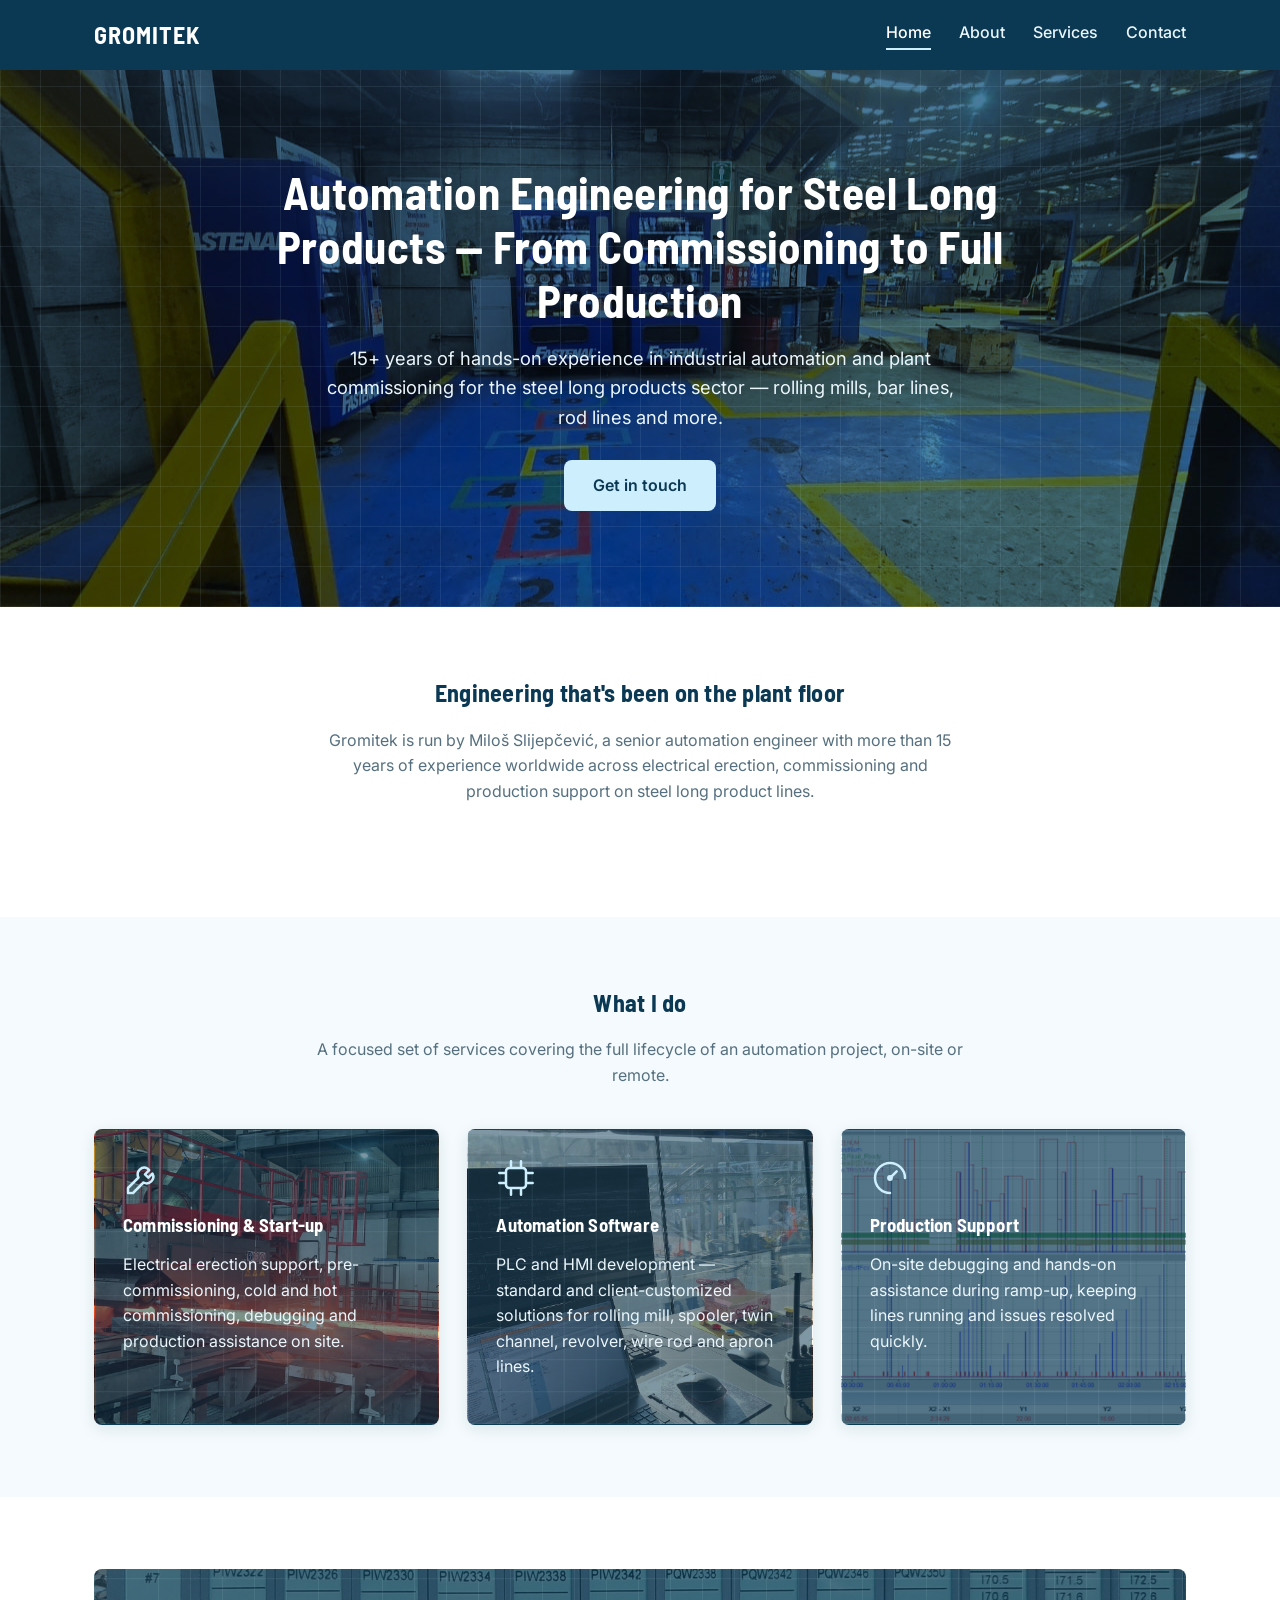
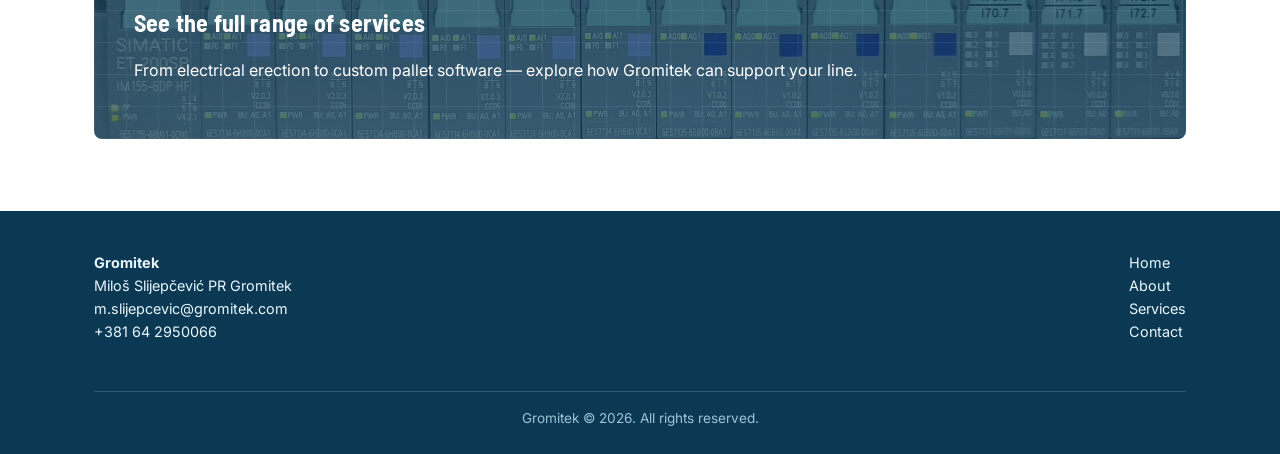
==== index.html @ dc9e34fa "Gromitek website" ====
<!DOCTYPE html>
<html lang="en">
<head>
  <meta charset="UTF-8" />
  <meta name="viewport" content="width=device-width, initial-scale=1.0" />
  <title>Gromitek — Industrial Automation for Steel Long Products</title>
  <meta name="description" content="Gromitek: automation engineering, commissioning and start-up services for steel long product lines — rolling mills, bar lines, rod lines and more." />
  <link rel="canonical" href="https://gromitek.com/" />
  <link rel="icon" type="image/svg+xml" href="images/favicon.svg" />

  <meta property="og:type" content="website" />
  <meta property="og:site_name" content="Gromitek" />
  <meta property="og:title" content="Gromitek — Industrial Automation for Steel Long Products" />
  <meta property="og:description" content="Automation engineering, commissioning and start-up services for steel long product lines — rolling mills, bar lines, rod lines and more." />
  <meta property="og:url" content="https://gromitek.com/" />
  <meta name="twitter:card" content="summary" />
  <meta name="twitter:title" content="Gromitek — Industrial Automation for Steel Long Products" />
  <meta name="twitter:description" content="Automation engineering, commissioning and start-up services for steel long product lines." />

  <link rel="preconnect" href="https://fonts.googleapis.com" />
  <link rel="preconnect" href="https://fonts.gstatic.com" crossorigin />
  <link href="https://fonts.googleapis.com/css2?family=Barlow+Semi+Condensed:wght@600;700&family=Inter:wght@400;500;600&display=swap" rel="stylesheet" />
  <link rel="stylesheet" href="css/style.css" />
  <script type="application/ld+json">
  {
    "@context": "https://schema.org",
    "@type": "ProfessionalService",
    "name": "Gromitek",
    "legalName": "Miloš Slijepčević PR Gromitek",
    "url": "https://gromitek.com",
    "email": "m.slijepcevic@gromitek.com",
    "telephone": "+381642950066",
    "description": "Industrial automation engineering, commissioning and start-up services for the steel long products sector.",
    "areaServed": "Worldwide",
    "founder": {
      "@type": "Person",
      "name": "Miloš Slijepčević",
      "jobTitle": "Senior Automation Engineer"
    }
  }
  </script>
</head>
<body>

  <header class="site-header">
    <nav class="nav">
      <a class="nav__brand" href="index.html">GROMITEK</a>
      <button class="nav__toggle" aria-label="Toggle navigation" aria-expanded="false">&#9776;</button>
      <ul class="nav__links">
        <li><a href="index.html" aria-current="page">Home</a></li>
        <li><a href="about.html">About</a></li>
        <li><a href="services.html">Services</a></li>
        <li><a href="contact.html">Contact</a></li>
      </ul>
    </nav>
  </header>

  <section class="hero">
    <div class="container">
      <h1>Automation Engineering for Steel Long Products — From Commissioning to Full Production</h1>
      <p>15+ years of hands-on experience in industrial automation and plant commissioning for the steel long products sector — rolling mills, bar lines, rod lines and more.</p>
      <a class="btn" href="contact.html">Get in touch</a>
    </div>
  </section>

  <section class="section">
    <div class="container">
      <div class="section-title reveal">
        <h2>Engineering that's been on the plant floor</h2>
        <p>Gromitek is run by Miloš Slijepčević, a senior automation engineer with more than 15 years of experience worldwide across electrical erection, commissioning and production support on steel long product lines.</p>
      </div>
    </div>
  </section>

  <section class="section section--alt">
    <div class="container">
      <div class="section-title reveal">
        <h2>What I do</h2>
        <p>A focused set of services covering the full lifecycle of an automation project, on-site or remote.</p>
      </div>
      <div class="grid reveal">
        <div class="card card--photo card--welder">
          <div class="card-icon" aria-hidden="true">
            <svg viewBox="0 0 24 24" fill="none" stroke="currentColor" stroke-width="1.5" stroke-linecap="round" stroke-linejoin="round"><path d="M14.7 6.3a4 4 0 0 0-5.4 5.4L3 18v3h3l6.3-6.3a4 4 0 0 0 5.4-5.4l-2.5 2.5-2-2 2.5-2.5z"/></svg>
          </div>
          <h3>Commissioning &amp; Start-up</h3>
          <p>Electrical erection support, pre-commissioning, cold and hot commissioning, debugging and production assistance on site.</p>
        </div>
        <div class="card card--photo card--pulpit">
          <div class="card-icon" aria-hidden="true">
            <svg viewBox="0 0 24 24" fill="none" stroke="currentColor" stroke-width="1.5" stroke-linecap="round" stroke-linejoin="round"><rect x="6" y="6" width="12" height="12" rx="2"/><path d="M9 2v3M15 2v3M9 19v3M15 19v3M2 9h3M2 15h3M19 9h3M19 15h3"/></svg>
          </div>
          <h3>Automation Software</h3>
          <p>PLC and HMI development — standard and client-customized solutions for rolling mill, spooler, twin channel, revolver, wire rod and apron lines.</p>
        </div>
        <div class="card card--photo card--iba">
          <div class="card-icon" aria-hidden="true">
            <svg viewBox="0 0 24 24" fill="none" stroke="currentColor" stroke-width="1.5" stroke-linecap="round" stroke-linejoin="round"><path d="M12 21a9 9 0 1 1 9-9"/><path d="M12 12l4-4"/><circle cx="12" cy="12" r="1"/></svg>
          </div>
          <h3>Production Support</h3>
          <p>On-site debugging and hands-on assistance during ramp-up, keeping lines running and issues resolved quickly.</p>
        </div>
      </div>
    </div>
  </section>

  <section class="section">
    <div class="container">
      <a class="feature feature--cabinet reveal" href="services.html" style="display:block; text-decoration:none;">
        <h2>See the full range of services</h2>
        <p>From electrical erection to custom pallet software — explore how Gromitek can support your line.</p>
      </a>
    </div>
  </section>

  <footer class="site-footer">
    <div class="container">
      <div>
        <strong>Gromitek</strong><br />
        Miloš Slijepčević PR Gromitek<br />
        <a href="mailto:m.slijepcevic@gromitek.com">m.slijepcevic@gromitek.com</a><br />
        <a href="tel:+381642950066">+381 64 2950066</a>
      </div>
      <div>
        <a href="index.html">Home</a><br />
        <a href="about.html">About</a><br />
        <a href="services.html">Services</a><br />
        <a href="contact.html">Contact</a>
      </div>
      <div class="legal">
        Gromitek © <span data-year>2026</span>. All rights reserved.
      </div>
    </div>
  </footer>

  <script src="js/main.js" defer></script>
</body>
</html>
---- css/style.css ----
/* ==========================================================================
   Gromitek — shared stylesheet
   ========================================================================== */

:root {
  --color-primary: #1e6fa8;       /* deep azure — links, buttons */
  --color-primary-light: #cdeefd; /* pale azure blue — dominant accent */
  --color-navy: #0b3954;          /* dark navy — headings, header/footer */
  --color-bg: #ffffff;
  --color-bg-alt: #f4fafd;
  --color-text: #22303a;
  --color-text-light: #eaf6fc;
  --max-width: 1140px;
  --radius: 8px;
  --shadow: 0 4px 16px rgba(11, 57, 84, 0.1);
  --shadow-lift: 0 14px 30px rgba(11, 57, 84, 0.2);
  --font-heading: "Barlow Semi Condensed", "Segoe UI", Roboto, Arial, sans-serif;
  --font-body: "Inter", "Segoe UI", Roboto, Helvetica, Arial, sans-serif;
  --transition: 0.25s ease;
  --grid-line: rgba(205, 238, 253, 0.08);
}

* {
  box-sizing: border-box;
}

html {
  scroll-behavior: smooth;
}

body {
  margin: 0;
  font-family: var(--font-body);
  color: var(--color-text);
  background: var(--color-bg);
  line-height: 1.6;
}

h1, h2, h3 {
  font-family: var(--font-heading);
  font-weight: 700;
  letter-spacing: 0.01em;
  color: var(--color-navy);
  line-height: 1.2;
  margin-top: 0;
}

a {
  color: var(--color-primary);
  text-decoration: none;
}

a:hover {
  text-decoration: underline;
}

img {
  max-width: 100%;
  display: block;
}

.container {
  max-width: var(--max-width);
  margin: 0 auto;
  padding: 0 1.5rem;
}

/* ---- Scroll-reveal ---- */

.reveal {
  opacity: 0;
  transform: translateY(24px);
  transition: opacity 0.6s ease, transform 0.6s ease;
}

.reveal.is-visible {
  opacity: 1;
  transform: translateY(0);
}

.grid.reveal .card {
  transition: opacity 0.5s ease, transform 0.5s ease;
}

.grid.reveal:not(.is-visible) .card {
  opacity: 0;
  transform: translateY(16px);
}

.grid.reveal .card:nth-child(2) {
  transition-delay: 0.1s;
}

.grid.reveal .card:nth-child(3) {
  transition-delay: 0.2s;
}

/* ---- Header / nav ---- */

.site-header {
  background: var(--color-navy);
  position: sticky;
  top: 0;
  z-index: 100;
  box-shadow: 0 0 0 rgba(0, 0, 0, 0);
  transition: box-shadow var(--transition);
}

.site-header--scrolled {
  box-shadow: 0 4px 16px rgba(0, 0, 0, 0.25);
}

.nav {
  display: flex;
  align-items: center;
  justify-content: space-between;
  padding: 1rem 1.5rem;
  max-width: var(--max-width);
  margin: 0 auto;
}

.nav__brand {
  color: #fff;
  font-family: var(--font-heading);
  font-size: 1.5rem;
  font-weight: 700;
  letter-spacing: 0.04em;
}

.nav__brand:hover {
  text-decoration: none;
}

.nav__toggle {
  display: none;
  background: none;
  border: none;
  color: #fff;
  font-size: 1.6rem;
  cursor: pointer;
}

.nav__links {
  display: flex;
  gap: 1.75rem;
  list-style: none;
  margin: 0;
  padding: 0;
}

.nav__links a {
  display: inline-block;
  color: var(--color-text-light);
  font-weight: 500;
  padding-bottom: 3px;
  border-bottom: 2px solid transparent;
  transition: border-color var(--transition), color var(--transition);
}

.nav__links a:hover,
.nav__links a[aria-current="page"] {
  color: #fff;
  text-decoration: none;
  border-bottom-color: var(--color-primary-light);
}

/* ---- Hero ---- */

.hero {
  position: relative;
  background-image:
    repeating-linear-gradient(0deg, var(--grid-line) 0, var(--grid-line) 1px, transparent 1px, transparent 40px),
    repeating-linear-gradient(90deg, var(--grid-line) 0, var(--grid-line) 1px, transparent 1px, transparent 40px),
    linear-gradient(135deg, rgba(11, 57, 84, 0.78), rgba(30, 111, 168, 0.78)),
    url("../images/Plant.jpg");
  background-size: auto, auto, cover, cover;
  background-position: center, center, center, center;
  background-repeat: repeat, repeat, no-repeat, no-repeat;
  background-blend-mode: normal, normal, multiply, normal;
  color: #fff;
  padding: 6rem 1.5rem;
  text-align: center;
}

.hero--page {
  padding: 3.5rem 1.5rem;
}

.hero h1 {
  color: #fff;
  font-size: clamp(1.8rem, 4vw, 2.8rem);
  max-width: 850px;
  margin: 0 auto 1rem;
}

.hero p {
  max-width: 650px;
  margin: 0 auto;
  font-size: 1.15rem;
  color: var(--color-text-light);
}

.btn {
  display: inline-block;
  margin-top: 1.75rem;
  padding: 0.8rem 1.8rem;
  background: var(--color-primary-light);
  color: var(--color-navy);
  font-weight: 600;
  border-radius: var(--radius);
  transition: transform var(--transition), box-shadow var(--transition);
}

.btn:hover {
  text-decoration: none;
  transform: translateY(-2px);
  box-shadow: var(--shadow);
}

/* ---- Sections ---- */

.section {
  padding: 4.5rem 1.5rem;
}

.section--alt {
  background: var(--color-bg-alt);
}

.section-title {
  text-align: center;
  margin-bottom: 2.5rem;
}

.section-title p {
  color: #56707f;
  max-width: 650px;
  margin: 0.5rem auto 0;
}

/* ---- Cards / grid ---- */

.grid {
  display: grid;
  gap: 1.75rem;
  grid-template-columns: repeat(auto-fit, minmax(250px, 1fr));
  max-width: var(--max-width);
  margin: 0 auto;
}

.card {
  background: #fff;
  border: 1px solid #e1eef5;
  border-radius: var(--radius);
  padding: 1.75rem;
  box-shadow: var(--shadow);
  transition: transform var(--transition), box-shadow var(--transition), border-color var(--transition);
}

.card:hover {
  transform: translateY(-6px);
  box-shadow: var(--shadow-lift);
  border-color: var(--color-primary-light);
}

.card-icon {
  width: 40px;
  height: 40px;
  margin-bottom: 1rem;
  color: var(--color-primary);
}

.card-icon svg {
  width: 100%;
  height: 100%;
}

.card h3 {
  margin-bottom: 0.5rem;
}

.line-card {
  display: flex;
  flex-direction: column;
  align-items: center;
  text-align: center;
}

.line-icon {
  width: 100%;
  max-width: 150px;
  margin-bottom: 1rem;
}

.line-icon svg {
  width: 100%;
  height: auto;
  display: block;
}

/* ---- Photo-backed cards ---- */

.card--photo {
  color: #fff;
  border-color: transparent;
  background-image:
    repeating-linear-gradient(0deg, var(--grid-line) 0, var(--grid-line) 1px, transparent 1px, transparent 32px),
    repeating-linear-gradient(90deg, var(--grid-line) 0, var(--grid-line) 1px, transparent 1px, transparent 32px),
    linear-gradient(var(--overlay, rgba(11, 57, 84, 0.52)), var(--overlay, rgba(11, 57, 84, 0.52))),
    var(--bg-image, none);
  background-size: auto, auto, cover, cover;
  background-position: center, center, center, center;
  background-repeat: repeat, repeat, no-repeat, no-repeat;
  background-color: var(--color-navy);
}

.card--photo h3 {
  color: #fff;
}

.card--photo p {
  color: var(--color-text-light);
}

.card--photo .card-icon {
  color: var(--color-primary-light);
}

.card--welder {
  --bg-image: url("../images/Welder.jpg");
}

.card--pulpit {
  --bg-image: url("../images/Pulpit.jpg");
}

.card--iba {
  --bg-image: url("../images/IBA.png");
  --overlay: rgba(11, 57, 84, 0.7);
}

/* ---- Image-backed feature block (about / services) ---- */

.feature {
  position: relative;
  border-radius: var(--radius);
  overflow: hidden;
  color: #fff;
  padding: 2.5rem;
  background-image:
    repeating-linear-gradient(0deg, var(--grid-line) 0, var(--grid-line) 1px, transparent 1px, transparent 32px),
    repeating-linear-gradient(90deg, var(--grid-line) 0, var(--grid-line) 1px, transparent 1px, transparent 32px),
    linear-gradient(var(--overlay, rgba(11, 57, 84, 0.52)), var(--overlay, rgba(11, 57, 84, 0.52))),
    var(--bg-image, none);
  background-size: auto, auto, cover, cover;
  background-position: center, center, center, center;
  background-repeat: repeat, repeat, no-repeat, no-repeat;
  background-color: var(--color-navy);
  transition: filter var(--transition), transform var(--transition);
}

a.feature:hover {
  filter: brightness(1.08);
  transform: translateY(-3px);
}

.feature h2,
.feature h3 {
  color: #fff;
}

.feature .card h3 {
  color: var(--color-navy);
}

.feature--cabinet {
  --bg-image: url("../images/Cabinet.jpg");
  --overlay: rgba(11, 57, 84, 0.7);
}

.feature--product {
  --bg-image: url("../images/PLC.jpg");
}

.feature--collage {
  padding: 0;
  min-height: 340px;
}

.feature-collage-photos {
  position: absolute;
  inset: 0;
  display: grid;
  grid-template-columns: repeat(3, 1fr);
  overflow: hidden;
}

.feature-collage-photos img {
  width: 100%;
  height: 100%;
  object-fit: cover;
  display: block;
}

.feature-collage-photos img:nth-child(1) {
  object-position: center 40%;
}

.feature-collage-photos img:nth-child(2) {
  object-position: center 85%;
}

.feature-collage-photos img:nth-child(3) {
  object-position: center 32%;
}

.feature-collage-tint {
  position: absolute;
  inset: 0;
  background-image:
    repeating-linear-gradient(0deg, var(--grid-line) 0, var(--grid-line) 1px, transparent 1px, transparent 32px),
    repeating-linear-gradient(90deg, var(--grid-line) 0, var(--grid-line) 1px, transparent 1px, transparent 32px),
    linear-gradient(var(--overlay, rgba(11, 57, 84, 0.52)), var(--overlay, rgba(11, 57, 84, 0.52)));
}

.feature-collage-content {
  position: relative;
  z-index: 1;
  padding: 2.5rem;
}

/* ---- Process stage icons ---- */

.stage-strip {
  display: flex;
  justify-content: flex-start;
  align-items: flex-end;
  gap: 0;
  width: fit-content;
  max-width: 100%;
  margin: 2.5rem auto 0;
  overflow-x: auto;
}

.stage {
  display: flex;
  flex-direction: column;
  align-items: center;
  width: 108px;
  flex-shrink: 0;
  text-align: center;
}

.stage-icon {
  width: 48px;
  height: 48px;
  display: flex;
  align-items: center;
  justify-content: center;
  border-radius: 50%;
  background: rgba(205, 238, 253, 0.18);
  border: 1px solid rgba(205, 238, 253, 0.4);
  color: var(--color-primary-light);
  position: relative;
  z-index: 1;
  margin-bottom: -14px;
}

.stage-icon svg {
  width: 24px;
  height: 24px;
}

.stage-step {
  width: 100%;
  border: 1px solid rgba(205, 238, 253, 0.35);
  border-left: none;
  background:
    linear-gradient(rgba(205, 238, 253, 0.32), rgba(205, 238, 253, 0.32)) top / 100% 14px no-repeat,
    rgba(205, 238, 253, 0.08);
  padding-top: 20px;
}

.stage:first-child .stage-step {
  border-left: 1px solid rgba(205, 238, 253, 0.35);
  border-radius: 4px 0 0 0;
}

.stage:last-child .stage-step {
  border-radius: 0 4px 0 0;
}

.stage:nth-child(1) .stage-step { height: 54px; }
.stage:nth-child(2) .stage-step { height: 78px; }
.stage:nth-child(3) .stage-step { height: 102px; }
.stage:nth-child(4) .stage-step { height: 126px; }
.stage:nth-child(5) .stage-step { height: 150px; }
.stage:nth-child(6) .stage-step { height: 174px; }
.stage:nth-child(7) .stage-step { height: 198px; }

.stage-step span {
  display: block;
  padding: 0 0.4rem;
  font-size: 0.72rem;
  font-weight: 600;
  line-height: 1.25;
  color: var(--color-text-light);
}

.stage-strip--stats .stage:nth-child(1) .stage-step { height: 74px; }
.stage-strip--stats .stage:nth-child(2) .stage-step { height: 100px; }
.stage-strip--stats .stage:nth-child(3) .stage-step { height: 126px; }
.stage-strip--stats .stage:nth-child(4) .stage-step { height: 152px; }

.stage-step .stage-number {
  font-family: var(--font-heading);
  font-size: 1.8rem;
  font-weight: 700;
  color: var(--color-primary-light);
  padding-top: 0.1rem;
}

/* ---- Contact ---- */

.contact-grid {
  display: grid;
  gap: 2.5rem;
  grid-template-columns: 1fr 1fr;
  max-width: var(--max-width);
  margin: 0 auto;
}

.contact-info dt {
  font-weight: 600;
  color: var(--color-navy);
  margin-top: 1rem;
}

form {
  display: grid;
  gap: 1rem;
}

label {
  font-weight: 600;
  font-size: 0.9rem;
}

input,
textarea {
  width: 100%;
  padding: 0.7rem;
  border: 1px solid #c7dbe6;
  border-radius: var(--radius);
  font-family: inherit;
  font-size: 1rem;
  transition: border-color var(--transition), box-shadow var(--transition);
}

input:focus,
textarea:focus {
  outline: none;
  border-color: var(--color-primary);
  box-shadow: 0 0 0 3px rgba(30, 111, 168, 0.15);
}

textarea {
  resize: vertical;
  min-height: 140px;
}

/* ---- Footer ---- */

.site-footer {
  background: var(--color-navy);
  color: var(--color-text-light);
  padding: 2.5rem 1.5rem 1.5rem;
  font-size: 0.9rem;
}

.site-footer .container {
  display: flex;
  flex-wrap: wrap;
  justify-content: space-between;
  gap: 1.5rem;
}

.site-footer a {
  color: var(--color-text-light);
  transition: color var(--transition);
}

.site-footer a:hover {
  color: var(--color-primary-light);
}

.site-footer .legal {
  width: 100%;
  border-top: 1px solid rgba(255, 255, 255, 0.15);
  margin-top: 1.5rem;
  padding-top: 1rem;
  text-align: center;
  color: #9fc3d6;
  font-size: 0.85rem;
}

/* ---- Responsive nav ---- */

@media (max-width: 720px) {
  .nav__toggle {
    display: block;
  }

  .nav__links {
    display: none;
    position: absolute;
    top: 100%;
    left: 0;
    right: 0;
    background: var(--color-navy);
    flex-direction: column;
    padding: 1rem 1.5rem;
    gap: 1rem;
  }

  .nav__links.is-open {
    display: flex;
  }

  .contact-grid {
    grid-template-columns: 1fr;
  }
}

/* ---- Reduced motion ---- */

@media (prefers-reduced-motion: reduce) {
  html {
    scroll-behavior: auto;
  }

  .reveal,
  .grid.reveal .card,
  .card,
  .btn,
  a.feature,
  .site-header {
    transition: none !important;
    opacity: 1 !important;
    transform: none !important;
  }
}
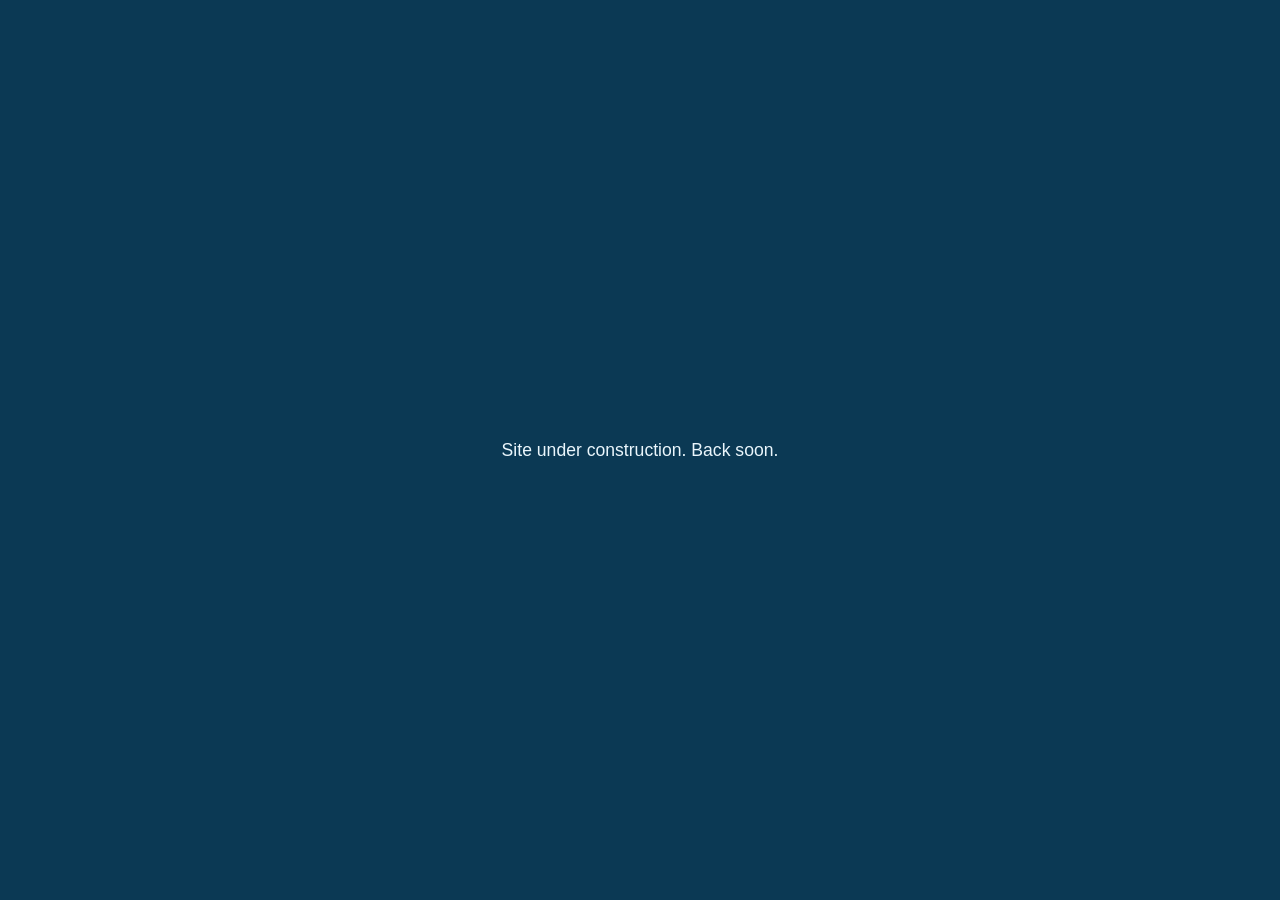
==== commit 5467fd76: "Temporary maintenance mode - site under construction" ====
--- a/index.html
+++ b/index.html
@@ -3,136 +3,28 @@
 <head>
   <meta charset="UTF-8" />
   <meta name="viewport" content="width=device-width, initial-scale=1.0" />
-  <title>Gromitek — Industrial Automation for Steel Long Products</title>
-  <meta name="description" content="Gromitek: automation engineering, commissioning and start-up services for steel long product lines — rolling mills, bar lines, rod lines and more." />
-  <link rel="canonical" href="https://gromitek.com/" />
-  <link rel="icon" type="image/svg+xml" href="images/favicon.svg" />
-
-  <meta property="og:type" content="website" />
-  <meta property="og:site_name" content="Gromitek" />
-  <meta property="og:title" content="Gromitek — Industrial Automation for Steel Long Products" />
-  <meta property="og:description" content="Automation engineering, commissioning and start-up services for steel long product lines — rolling mills, bar lines, rod lines and more." />
-  <meta property="og:url" content="https://gromitek.com/" />
-  <meta name="twitter:card" content="summary" />
-  <meta name="twitter:title" content="Gromitek — Industrial Automation for Steel Long Products" />
-  <meta name="twitter:description" content="Automation engineering, commissioning and start-up services for steel long product lines." />
-
-  <link rel="preconnect" href="https://fonts.googleapis.com" />
-  <link rel="preconnect" href="https://fonts.gstatic.com" crossorigin />
-  <link href="https://fonts.googleapis.com/css2?family=Barlow+Semi+Condensed:wght@600;700&family=Inter:wght@400;500;600&display=swap" rel="stylesheet" />
-  <link rel="stylesheet" href="css/style.css" />
-  <script type="application/ld+json">
-  {
-    "@context": "https://schema.org",
-    "@type": "ProfessionalService",
-    "name": "Gromitek",
-    "legalName": "Miloš Slijepčević PR Gromitek",
-    "url": "https://gromitek.com",
-    "email": "m.slijepcevic@gromitek.com",
-    "telephone": "+381642950066",
-    "description": "Industrial automation engineering, commissioning and start-up services for the steel long products sector.",
-    "areaServed": "Worldwide",
-    "founder": {
-      "@type": "Person",
-      "name": "Miloš Slijepčević",
-      "jobTitle": "Senior Automation Engineer"
+  <title>Site Under Construction</title>
+  <meta name="robots" content="noindex" />
+  <style>
+    html, body {
+      height: 100%;
+      margin: 0;
+      display: flex;
+      align-items: center;
+      justify-content: center;
+      background: #0b3954;
+      color: #eaf6fc;
+      font-family: "Segoe UI", Roboto, Arial, sans-serif;
+      text-align: center;
     }
-  }
-  </script>
+    p {
+      font-size: 1.1rem;
+      margin: 0;
+      padding: 0 1.5rem;
+    }
+  </style>
 </head>
 <body>
-
-  <header class="site-header">
-    <nav class="nav">
-      <a class="nav__brand" href="index.html">GROMITEK</a>
-      <button class="nav__toggle" aria-label="Toggle navigation" aria-expanded="false">&#9776;</button>
-      <ul class="nav__links">
-        <li><a href="index.html" aria-current="page">Home</a></li>
-        <li><a href="about.html">About</a></li>
-        <li><a href="services.html">Services</a></li>
-        <li><a href="contact.html">Contact</a></li>
-      </ul>
-    </nav>
-  </header>
-
-  <section class="hero">
-    <div class="container">
-      <h1>Automation Engineering for Steel Long Products — From Commissioning to Full Production</h1>
-      <p>15+ years of hands-on experience in industrial automation and plant commissioning for the steel long products sector — rolling mills, bar lines, rod lines and more.</p>
-      <a class="btn" href="contact.html">Get in touch</a>
-    </div>
-  </section>
-
-  <section class="section">
-    <div class="container">
-      <div class="section-title reveal">
-        <h2>Engineering that's been on the plant floor</h2>
-        <p>Gromitek is run by Miloš Slijepčević, a senior automation engineer with more than 15 years of experience worldwide across electrical erection, commissioning and production support on steel long product lines.</p>
-      </div>
-    </div>
-  </section>
-
-  <section class="section section--alt">
-    <div class="container">
-      <div class="section-title reveal">
-        <h2>What I do</h2>
-        <p>A focused set of services covering the full lifecycle of an automation project, on-site or remote.</p>
-      </div>
-      <div class="grid reveal">
-        <div class="card card--photo card--welder">
-          <div class="card-icon" aria-hidden="true">
-            <svg viewBox="0 0 24 24" fill="none" stroke="currentColor" stroke-width="1.5" stroke-linecap="round" stroke-linejoin="round"><path d="M14.7 6.3a4 4 0 0 0-5.4 5.4L3 18v3h3l6.3-6.3a4 4 0 0 0 5.4-5.4l-2.5 2.5-2-2 2.5-2.5z"/></svg>
-          </div>
-          <h3>Commissioning &amp; Start-up</h3>
-          <p>Electrical erection support, pre-commissioning, cold and hot commissioning, debugging and production assistance on site.</p>
-        </div>
-        <div class="card card--photo card--pulpit">
-          <div class="card-icon" aria-hidden="true">
-            <svg viewBox="0 0 24 24" fill="none" stroke="currentColor" stroke-width="1.5" stroke-linecap="round" stroke-linejoin="round"><rect x="6" y="6" width="12" height="12" rx="2"/><path d="M9 2v3M15 2v3M9 19v3M15 19v3M2 9h3M2 15h3M19 9h3M19 15h3"/></svg>
-          </div>
-          <h3>Automation Software</h3>
-          <p>PLC and HMI development — standard and client-customized solutions for rolling mill, spooler, twin channel, revolver, wire rod and apron lines.</p>
-        </div>
-        <div class="card card--photo card--iba">
-          <div class="card-icon" aria-hidden="true">
-            <svg viewBox="0 0 24 24" fill="none" stroke="currentColor" stroke-width="1.5" stroke-linecap="round" stroke-linejoin="round"><path d="M12 21a9 9 0 1 1 9-9"/><path d="M12 12l4-4"/><circle cx="12" cy="12" r="1"/></svg>
-          </div>
-          <h3>Production Support</h3>
-          <p>On-site debugging and hands-on assistance during ramp-up, keeping lines running and issues resolved quickly.</p>
-        </div>
-      </div>
-    </div>
-  </section>
-
-  <section class="section">
-    <div class="container">
-      <a class="feature feature--cabinet reveal" href="services.html" style="display:block; text-decoration:none;">
-        <h2>See the full range of services</h2>
-        <p>From electrical erection to custom pallet software — explore how Gromitek can support your line.</p>
-      </a>
-    </div>
-  </section>
-
-  <footer class="site-footer">
-    <div class="container">
-      <div>
-        <strong>Gromitek</strong><br />
-        Miloš Slijepčević PR Gromitek<br />
-        <a href="mailto:m.slijepcevic@gromitek.com">m.slijepcevic@gromitek.com</a><br />
-        <a href="tel:+381642950066">+381 64 2950066</a>
-      </div>
-      <div>
-        <a href="index.html">Home</a><br />
-        <a href="about.html">About</a><br />
-        <a href="services.html">Services</a><br />
-        <a href="contact.html">Contact</a>
-      </div>
-      <div class="legal">
-        Gromitek © <span data-year>2026</span>. All rights reserved.
-      </div>
-    </div>
-  </footer>
-
-  <script src="js/main.js" defer></script>
+  <p>Site under construction. Back soon.</p>
 </body>
 </html>
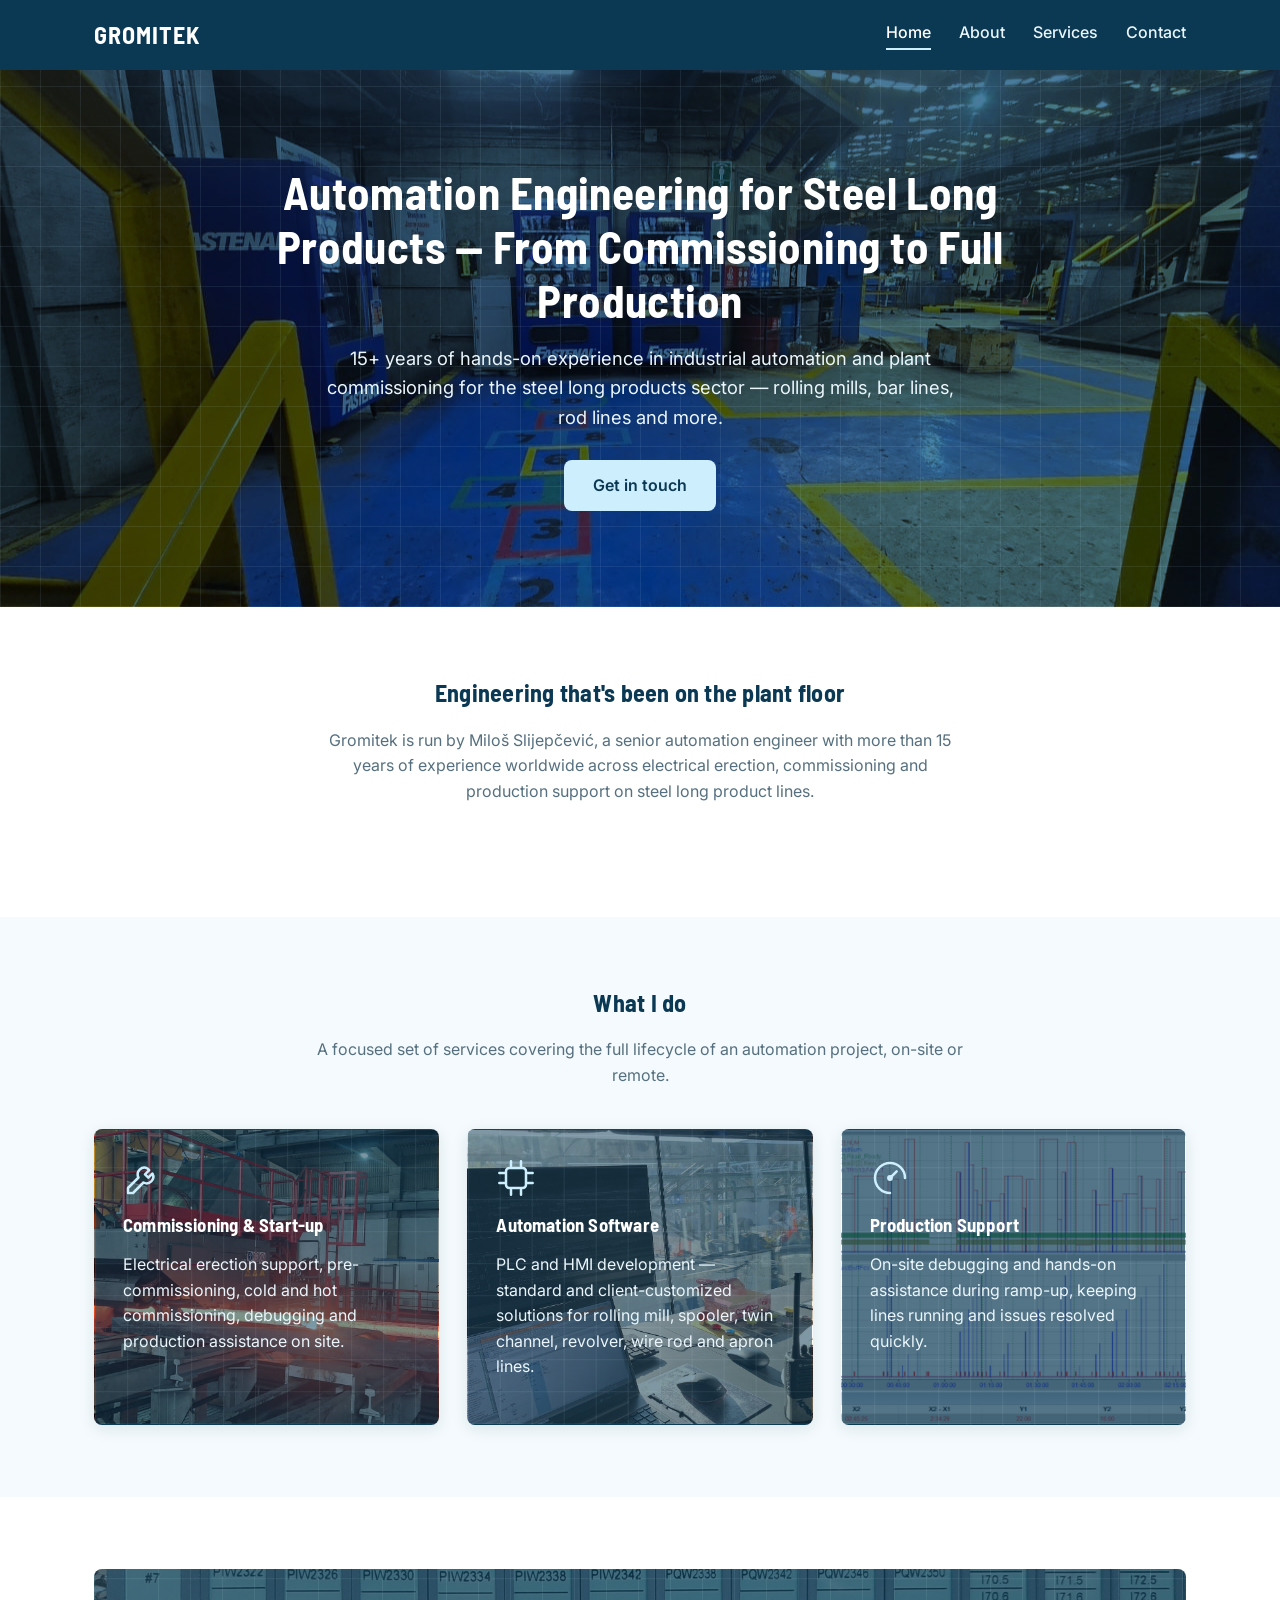
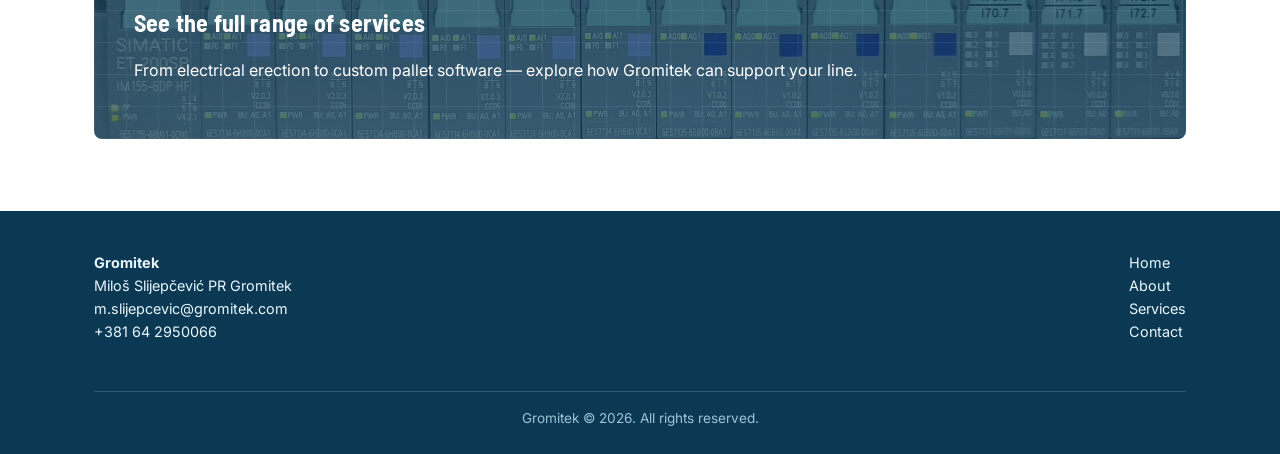
==== commit c40fdbce: "Revert temporary maintenance mode - restore full site" ====
--- a/index.html
+++ b/index.html
@@ -3,28 +3,139 @@
 <head>
   <meta charset="UTF-8" />
   <meta name="viewport" content="width=device-width, initial-scale=1.0" />
-  <title>Site Under Construction</title>
-  <meta name="robots" content="noindex" />
-  <style>
-    html, body {
-      height: 100%;
-      margin: 0;
-      display: flex;
-      align-items: center;
-      justify-content: center;
-      background: #0b3954;
-      color: #eaf6fc;
-      font-family: "Segoe UI", Roboto, Arial, sans-serif;
-      text-align: center;
+  <title>Gromitek — Industrial Automation for Steel Long Products</title>
+  <meta name="description" content="Gromitek: automation engineering, commissioning and start-up services for steel long product lines — rolling mills, bar lines, rod lines and more." />
+  <link rel="canonical" href="https://gromitek.com/" />
+  <link rel="icon" type="image/svg+xml" href="images/favicon.svg" />
+
+  <meta property="og:type" content="website" />
+  <meta property="og:site_name" content="Gromitek" />
+  <meta property="og:title" content="Gromitek — Industrial Automation for Steel Long Products" />
+  <meta property="og:description" content="Automation engineering, commissioning and start-up services for steel long product lines — rolling mills, bar lines, rod lines and more." />
+  <meta property="og:url" content="https://gromitek.com/" />
+  <meta name="twitter:card" content="summary" />
+  <meta name="twitter:title" content="Gromitek — Industrial Automation for Steel Long Products" />
+  <meta name="twitter:description" content="Automation engineering, commissioning and start-up services for steel long product lines." />
+
+  <link rel="preconnect" href="https://fonts.googleapis.com" />
+  <link rel="preconnect" href="https://fonts.gstatic.com" crossorigin />
+  <link href="https://fonts.googleapis.com/css2?family=Barlow+Semi+Condensed:wght@600;700&family=Inter:wght@400;500;600&display=swap" rel="stylesheet" />
+  <link rel="stylesheet" href="css/style.css" />
+  <script type="application/ld+json">
+  {
+    "@context": "https://schema.org",
+    "@type": "ProfessionalService",
+    "name": "Gromitek",
+    "legalName": "Miloš Slijepčević PR Gromitek",
+    "url": "https://gromitek.com",
+    "email": "m.slijepcevic@gromitek.com",
+    "telephone": "+381642950066",
+    "description": "Industrial automation engineering, commissioning and start-up services for the steel long products sector.",
+    "areaServed": "Worldwide",
+    "founder": {
+      "@type": "Person",
+      "name": "Miloš Slijepčević",
+      "jobTitle": "Senior Automation Engineer"
     }
-    p {
-      font-size: 1.1rem;
-      margin: 0;
-      padding: 0 1.5rem;
-    }
-  </style>
+  }
+  </script>
 </head>
 <body>
-  <p>Site under construction. Back soon.</p>
+
+  <header class="site-header">
+    <nav class="nav">
+      <a class="nav__brand" href="index.html">GROMITEK</a>
+      <button class="nav__toggle" aria-label="Toggle navigation" aria-expanded="false">&#9776;</button>
+      <ul class="nav__links">
+        <li><a href="index.html" aria-current="page">Home</a></li>
+        <li><a href="about.html">About</a></li>
+        <li><a href="services.html">Services</a></li>
+        <li><a href="contact.html">Contact</a></li>
+      </ul>
+    </nav>
+  </header>
+
+  <section class="hero">
+    <div class="container">
+      <h1>Automation Engineering for Steel Long Products — From Commissioning to Full Production</h1>
+      <p>15+ years of hands-on experience in industrial automation and plant commissioning for the steel long products sector — rolling mills, bar lines, rod lines and more.</p>
+      <a class="btn" href="contact.html">Get in touch</a>
+    </div>
+  </section>
+
+  <section class="section">
+    <div class="container">
+      <div class="section-title reveal">
+        <h2>Engineering that's been on the plant floor</h2>
+        <p>Gromitek is run by Miloš Slijepčević, a senior automation engineer with more than 15 years of experience worldwide across electrical erection, commissioning and production support on steel long product lines.</p>
+      </div>
+    </div>
+  </section>
+
+  <section class="section section--alt">
+    <div class="container">
+      <div class="section-title reveal">
+        <h2>What I do</h2>
+        <p>A focused set of services covering the full lifecycle of an automation project, on-site or remote.</p>
+      </div>
+      <div class="grid reveal">
+        <div class="card card--photo card--welder">
+          <div class="card-icon" aria-hidden="true">
+            <svg viewBox="0 0 24 24" fill="none" stroke="currentColor" stroke-width="1.5" stroke-linecap="round" stroke-linejoin="round"><path d="M14.7 6.3a4 4 0 0 0-5.4 5.4L3 18v3h3l6.3-6.3a4 4 0 0 0 5.4-5.4l-2.5 2.5-2-2 2.5-2.5z"/></svg>
+          </div>
+          <h3>Commissioning &amp; Start-up</h3>
+          <p>Electrical erection support, pre-commissioning, cold and hot commissioning, debugging and production assistance on site.</p>
+        </div>
+        <div class="card card--photo card--pulpit">
+          <div class="card-icon" aria-hidden="true">
+            <svg viewBox="0 0 24 24" fill="none" stroke="currentColor" stroke-width="1.5" stroke-linecap="round" stroke-linejoin="round"><rect x="6" y="6" width="12" height="12" rx="2"/><path d="M9 2v3M15 2v3M9 19v3M15 19v3M2 9h3M2 15h3M19 9h3M19 15h3"/></svg>
+          </div>
+          <h3>Automation Software</h3>
+          <p>PLC and HMI development — standard and client-customized solutions for rolling mill, spooler, twin channel, revolver, wire rod and apron lines.</p>
+        </div>
+        <div class="card card--photo card--iba">
+          <div class="card-icon" aria-hidden="true">
+            <svg viewBox="0 0 24 24" fill="none" stroke="currentColor" stroke-width="1.5" stroke-linecap="round" stroke-linejoin="round"><path d="M12 21a9 9 0 1 1 9-9"/><path d="M12 12l4-4"/><circle cx="12" cy="12" r="1"/></svg>
+          </div>
+          <h3>Production Support</h3>
+          <p>On-site debugging and hands-on assistance during ramp-up, keeping lines running and issues resolved quickly.</p>
+        </div>
+      </div>
+    </div>
+  </section>
+
+  <section class="section">
+    <div class="container">
+      <a class="feature feature--cabinet reveal" href="services.html" style="display:block; text-decoration:none;">
+        <h2>See the full range of services</h2>
+        <p>From electrical erection to custom pallet software — explore how Gromitek can support your line.</p>
+      </a>
+    </div>
+  </section>
+
+  <footer class="site-footer">
+    <div class="container">
+      <div>
+        <strong>Gromitek</strong><br />
+        Miloš Slijepčević PR Gromitek<br />
+        <a href="mailto:m.slijepcevic@gromitek.com">m.slijepcevic@gromitek.com</a><br />
+        <a href="tel:+381642950066">+381 64 2950066</a>
+      </div>
+      <div>
+        <a href="index.html">Home</a><br />
+        <a href="about.html">About</a><br />
+        <a href="services.html">Services</a><br />
+        <a href="contact.html">Contact</a>
+      </div>
+      <div class="legal">
+        Gromitek © <span data-year>2026</span>. All rights reserved.
+      </div>
+    </div>
+  </footer>
+
+  <script src="js/main.js" defer></script>
+  <!-- Cloudflare Web Analytics -->
+  <script type='module' src='https://static.cloudflareinsights.com/beacon.min.js' data-cf-beacon='{"token": "07573e4908fc4e39842f2b16efb94aca"}'></script>
+  <!-- End Cloudflare Web Analytics -->
 </body>
 </html>
--- a/css/style.css
+++ b/css/style.css
@@ -0,0 +1,652 @@
+/* ==========================================================================
+   Gromitek — shared stylesheet
+   ========================================================================== */
+
+:root {
+  --color-primary: #1e6fa8;       /* deep azure — links, buttons */
+  --color-primary-light: #cdeefd; /* pale azure blue — dominant accent */
+  --color-navy: #0b3954;          /* dark navy — headings, header/footer */
+  --color-bg: #ffffff;
+  --color-bg-alt: #f4fafd;
+  --color-text: #22303a;
+  --color-text-light: #eaf6fc;
+  --max-width: 1140px;
+  --radius: 8px;
+  --shadow: 0 4px 16px rgba(11, 57, 84, 0.1);
+  --shadow-lift: 0 14px 30px rgba(11, 57, 84, 0.2);
+  --font-heading: "Barlow Semi Condensed", "Segoe UI", Roboto, Arial, sans-serif;
+  --font-body: "Inter", "Segoe UI", Roboto, Helvetica, Arial, sans-serif;
+  --transition: 0.25s ease;
+  --grid-line: rgba(205, 238, 253, 0.08);
+}
+
+* {
+  box-sizing: border-box;
+}
+
+html {
+  scroll-behavior: smooth;
+}
+
+body {
+  margin: 0;
+  font-family: var(--font-body);
+  color: var(--color-text);
+  background: var(--color-bg);
+  line-height: 1.6;
+}
+
+h1, h2, h3 {
+  font-family: var(--font-heading);
+  font-weight: 700;
+  letter-spacing: 0.01em;
+  color: var(--color-navy);
+  line-height: 1.2;
+  margin-top: 0;
+}
+
+a {
+  color: var(--color-primary);
+  text-decoration: none;
+}
+
+a:hover {
+  text-decoration: underline;
+}
+
+img {
+  max-width: 100%;
+  display: block;
+}
+
+.container {
+  max-width: var(--max-width);
+  margin: 0 auto;
+  padding: 0 1.5rem;
+}
+
+/* ---- Scroll-reveal ---- */
+
+.reveal {
+  opacity: 0;
+  transform: translateY(24px);
+  transition: opacity 0.6s ease, transform 0.6s ease;
+}
+
+.reveal.is-visible {
+  opacity: 1;
+  transform: translateY(0);
+}
+
+.grid.reveal .card {
+  transition: opacity 0.5s ease, transform 0.5s ease;
+}
+
+.grid.reveal:not(.is-visible) .card {
+  opacity: 0;
+  transform: translateY(16px);
+}
+
+.grid.reveal .card:nth-child(2) {
+  transition-delay: 0.1s;
+}
+
+.grid.reveal .card:nth-child(3) {
+  transition-delay: 0.2s;
+}
+
+/* ---- Header / nav ---- */
+
+.site-header {
+  background: var(--color-navy);
+  position: sticky;
+  top: 0;
+  z-index: 100;
+  box-shadow: 0 0 0 rgba(0, 0, 0, 0);
+  transition: box-shadow var(--transition);
+}
+
+.site-header--scrolled {
+  box-shadow: 0 4px 16px rgba(0, 0, 0, 0.25);
+}
+
+.nav {
+  display: flex;
+  align-items: center;
+  justify-content: space-between;
+  padding: 1rem 1.5rem;
+  max-width: var(--max-width);
+  margin: 0 auto;
+}
+
+.nav__brand {
+  color: #fff;
+  font-family: var(--font-heading);
+  font-size: 1.5rem;
+  font-weight: 700;
+  letter-spacing: 0.04em;
+}
+
+.nav__brand:hover {
+  text-decoration: none;
+}
+
+.nav__toggle {
+  display: none;
+  background: none;
+  border: none;
+  color: #fff;
+  font-size: 1.6rem;
+  cursor: pointer;
+}
+
+.nav__links {
+  display: flex;
+  gap: 1.75rem;
+  list-style: none;
+  margin: 0;
+  padding: 0;
+}
+
+.nav__links a {
+  display: inline-block;
+  color: var(--color-text-light);
+  font-weight: 500;
+  padding-bottom: 3px;
+  border-bottom: 2px solid transparent;
+  transition: border-color var(--transition), color var(--transition);
+}
+
+.nav__links a:hover,
+.nav__links a[aria-current="page"] {
+  color: #fff;
+  text-decoration: none;
+  border-bottom-color: var(--color-primary-light);
+}
+
+/* ---- Hero ---- */
+
+.hero {
+  position: relative;
+  background-image:
+    repeating-linear-gradient(0deg, var(--grid-line) 0, var(--grid-line) 1px, transparent 1px, transparent 40px),
+    repeating-linear-gradient(90deg, var(--grid-line) 0, var(--grid-line) 1px, transparent 1px, transparent 40px),
+    linear-gradient(135deg, rgba(11, 57, 84, 0.78), rgba(30, 111, 168, 0.78)),
+    url("../images/Plant.jpg");
+  background-size: auto, auto, cover, cover;
+  background-position: center, center, center, center;
+  background-repeat: repeat, repeat, no-repeat, no-repeat;
+  background-blend-mode: normal, normal, multiply, normal;
+  color: #fff;
+  padding: 6rem 1.5rem;
+  text-align: center;
+}
+
+.hero--page {
+  padding: 3.5rem 1.5rem;
+}
+
+.hero h1 {
+  color: #fff;
+  font-size: clamp(1.8rem, 4vw, 2.8rem);
+  max-width: 850px;
+  margin: 0 auto 1rem;
+}
+
+.hero p {
+  max-width: 650px;
+  margin: 0 auto;
+  font-size: 1.15rem;
+  color: var(--color-text-light);
+}
+
+.btn {
+  display: inline-block;
+  margin-top: 1.75rem;
+  padding: 0.8rem 1.8rem;
+  background: var(--color-primary-light);
+  color: var(--color-navy);
+  font-weight: 600;
+  border-radius: var(--radius);
+  transition: transform var(--transition), box-shadow var(--transition);
+}
+
+.btn:hover {
+  text-decoration: none;
+  transform: translateY(-2px);
+  box-shadow: var(--shadow);
+}
+
+/* ---- Sections ---- */
+
+.section {
+  padding: 4.5rem 1.5rem;
+}
+
+.section--alt {
+  background: var(--color-bg-alt);
+}
+
+.section-title {
+  text-align: center;
+  margin-bottom: 2.5rem;
+}
+
+.section-title p {
+  color: #56707f;
+  max-width: 650px;
+  margin: 0.5rem auto 0;
+}
+
+/* ---- Cards / grid ---- */
+
+.grid {
+  display: grid;
+  gap: 1.75rem;
+  grid-template-columns: repeat(auto-fit, minmax(250px, 1fr));
+  max-width: var(--max-width);
+  margin: 0 auto;
+}
+
+.card {
+  background: #fff;
+  border: 1px solid #e1eef5;
+  border-radius: var(--radius);
+  padding: 1.75rem;
+  box-shadow: var(--shadow);
+  transition: transform var(--transition), box-shadow var(--transition), border-color var(--transition);
+}
+
+.card:hover {
+  transform: translateY(-6px);
+  box-shadow: var(--shadow-lift);
+  border-color: var(--color-primary-light);
+}
+
+.card-icon {
+  width: 40px;
+  height: 40px;
+  margin-bottom: 1rem;
+  color: var(--color-primary);
+}
+
+.card-icon svg {
+  width: 100%;
+  height: 100%;
+}
+
+.card h3 {
+  margin-bottom: 0.5rem;
+}
+
+.line-card {
+  display: flex;
+  flex-direction: column;
+  align-items: center;
+  text-align: center;
+}
+
+.line-icon {
+  width: 100%;
+  max-width: 150px;
+  margin-bottom: 1rem;
+}
+
+.line-icon svg {
+  width: 100%;
+  height: auto;
+  display: block;
+}
+
+/* ---- Photo-backed cards ---- */
+
+.card--photo {
+  color: #fff;
+  border-color: transparent;
+  background-image:
+    repeating-linear-gradient(0deg, var(--grid-line) 0, var(--grid-line) 1px, transparent 1px, transparent 32px),
+    repeating-linear-gradient(90deg, var(--grid-line) 0, var(--grid-line) 1px, transparent 1px, transparent 32px),
+    linear-gradient(var(--overlay, rgba(11, 57, 84, 0.52)), var(--overlay, rgba(11, 57, 84, 0.52))),
+    var(--bg-image, none);
+  background-size: auto, auto, cover, cover;
+  background-position: center, center, center, center;
+  background-repeat: repeat, repeat, no-repeat, no-repeat;
+  background-color: var(--color-navy);
+}
+
+.card--photo h3 {
+  color: #fff;
+}
+
+.card--photo p {
+  color: var(--color-text-light);
+}
+
+.card--photo .card-icon {
+  color: var(--color-primary-light);
+}
+
+.card--welder {
+  --bg-image: url("../images/Welder.jpg");
+}
+
+.card--pulpit {
+  --bg-image: url("../images/Pulpit.jpg");
+}
+
+.card--iba {
+  --bg-image: url("../images/IBA.png");
+  --overlay: rgba(11, 57, 84, 0.7);
+}
+
+/* ---- Image-backed feature block (about / services) ---- */
+
+.feature {
+  position: relative;
+  border-radius: var(--radius);
+  overflow: hidden;
+  color: #fff;
+  padding: 2.5rem;
+  background-image:
+    repeating-linear-gradient(0deg, var(--grid-line) 0, var(--grid-line) 1px, transparent 1px, transparent 32px),
+    repeating-linear-gradient(90deg, var(--grid-line) 0, var(--grid-line) 1px, transparent 1px, transparent 32px),
+    linear-gradient(var(--overlay, rgba(11, 57, 84, 0.52)), var(--overlay, rgba(11, 57, 84, 0.52))),
+    var(--bg-image, none);
+  background-size: auto, auto, cover, cover;
+  background-position: center, center, center, center;
+  background-repeat: repeat, repeat, no-repeat, no-repeat;
+  background-color: var(--color-navy);
+  transition: filter var(--transition), transform var(--transition);
+}
+
+a.feature:hover {
+  filter: brightness(1.08);
+  transform: translateY(-3px);
+}
+
+.feature h2,
+.feature h3 {
+  color: #fff;
+}
+
+.feature .card h3 {
+  color: var(--color-navy);
+}
+
+.feature--cabinet {
+  --bg-image: url("../images/Cabinet.jpg");
+  --overlay: rgba(11, 57, 84, 0.7);
+}
+
+.feature--product {
+  --bg-image: url("../images/PLC.jpg");
+}
+
+.feature--collage {
+  padding: 0;
+  min-height: 340px;
+}
+
+.feature-collage-photos {
+  position: absolute;
+  inset: 0;
+  display: grid;
+  grid-template-columns: repeat(3, 1fr);
+  overflow: hidden;
+}
+
+.feature-collage-photos img {
+  width: 100%;
+  height: 100%;
+  object-fit: cover;
+  display: block;
+}
+
+.feature-collage-photos img:nth-child(1) {
+  object-position: center 40%;
+}
+
+.feature-collage-photos img:nth-child(2) {
+  object-position: center 85%;
+}
+
+.feature-collage-photos img:nth-child(3) {
+  object-position: center 32%;
+}
+
+.feature-collage-tint {
+  position: absolute;
+  inset: 0;
+  background-image:
+    repeating-linear-gradient(0deg, var(--grid-line) 0, var(--grid-line) 1px, transparent 1px, transparent 32px),
+    repeating-linear-gradient(90deg, var(--grid-line) 0, var(--grid-line) 1px, transparent 1px, transparent 32px),
+    linear-gradient(var(--overlay, rgba(11, 57, 84, 0.52)), var(--overlay, rgba(11, 57, 84, 0.52)));
+}
+
+.feature-collage-content {
+  position: relative;
+  z-index: 1;
+  padding: 2.5rem;
+}
+
+/* ---- Process stage icons ---- */
+
+.stage-strip {
+  display: flex;
+  justify-content: flex-start;
+  align-items: flex-end;
+  gap: 0;
+  width: fit-content;
+  max-width: 100%;
+  margin: 2.5rem auto 0;
+  overflow-x: auto;
+}
+
+.stage {
+  display: flex;
+  flex-direction: column;
+  align-items: center;
+  width: 108px;
+  flex-shrink: 0;
+  text-align: center;
+}
+
+.stage-icon {
+  width: 48px;
+  height: 48px;
+  display: flex;
+  align-items: center;
+  justify-content: center;
+  border-radius: 50%;
+  background: rgba(205, 238, 253, 0.18);
+  border: 1px solid rgba(205, 238, 253, 0.4);
+  color: var(--color-primary-light);
+  position: relative;
+  z-index: 1;
+  margin-bottom: -14px;
+}
+
+.stage-icon svg {
+  width: 24px;
+  height: 24px;
+}
+
+.stage-step {
+  width: 100%;
+  border: 1px solid rgba(205, 238, 253, 0.35);
+  border-left: none;
+  background:
+    linear-gradient(rgba(205, 238, 253, 0.32), rgba(205, 238, 253, 0.32)) top / 100% 14px no-repeat,
+    rgba(205, 238, 253, 0.08);
+  padding-top: 20px;
+}
+
+.stage:first-child .stage-step {
+  border-left: 1px solid rgba(205, 238, 253, 0.35);
+  border-radius: 4px 0 0 0;
+}
+
+.stage:last-child .stage-step {
+  border-radius: 0 4px 0 0;
+}
+
+.stage:nth-child(1) .stage-step { height: 54px; }
+.stage:nth-child(2) .stage-step { height: 78px; }
+.stage:nth-child(3) .stage-step { height: 102px; }
+.stage:nth-child(4) .stage-step { height: 126px; }
+.stage:nth-child(5) .stage-step { height: 150px; }
+.stage:nth-child(6) .stage-step { height: 174px; }
+.stage:nth-child(7) .stage-step { height: 198px; }
+
+.stage-step span {
+  display: block;
+  padding: 0 0.4rem;
+  font-size: 0.72rem;
+  font-weight: 600;
+  line-height: 1.25;
+  color: var(--color-text-light);
+}
+
+.stage-strip--stats .stage:nth-child(1) .stage-step { height: 74px; }
+.stage-strip--stats .stage:nth-child(2) .stage-step { height: 100px; }
+.stage-strip--stats .stage:nth-child(3) .stage-step { height: 126px; }
+.stage-strip--stats .stage:nth-child(4) .stage-step { height: 152px; }
+
+.stage-step .stage-number {
+  font-family: var(--font-heading);
+  font-size: 1.8rem;
+  font-weight: 700;
+  color: var(--color-primary-light);
+  padding-top: 0.1rem;
+}
+
+/* ---- Contact ---- */
+
+.contact-grid {
+  display: grid;
+  gap: 2.5rem;
+  grid-template-columns: 1fr 1fr;
+  max-width: var(--max-width);
+  margin: 0 auto;
+}
+
+.contact-info dt {
+  font-weight: 600;
+  color: var(--color-navy);
+  margin-top: 1rem;
+}
+
+form {
+  display: grid;
+  gap: 1rem;
+}
+
+label {
+  font-weight: 600;
+  font-size: 0.9rem;
+}
+
+input,
+textarea {
+  width: 100%;
+  padding: 0.7rem;
+  border: 1px solid #c7dbe6;
+  border-radius: var(--radius);
+  font-family: inherit;
+  font-size: 1rem;
+  transition: border-color var(--transition), box-shadow var(--transition);
+}
+
+input:focus,
+textarea:focus {
+  outline: none;
+  border-color: var(--color-primary);
+  box-shadow: 0 0 0 3px rgba(30, 111, 168, 0.15);
+}
+
+textarea {
+  resize: vertical;
+  min-height: 140px;
+}
+
+/* ---- Footer ---- */
+
+.site-footer {
+  background: var(--color-navy);
+  color: var(--color-text-light);
+  padding: 2.5rem 1.5rem 1.5rem;
+  font-size: 0.9rem;
+}
+
+.site-footer .container {
+  display: flex;
+  flex-wrap: wrap;
+  justify-content: space-between;
+  gap: 1.5rem;
+}
+
+.site-footer a {
+  color: var(--color-text-light);
+  transition: color var(--transition);
+}
+
+.site-footer a:hover {
+  color: var(--color-primary-light);
+}
+
+.site-footer .legal {
+  width: 100%;
+  border-top: 1px solid rgba(255, 255, 255, 0.15);
+  margin-top: 1.5rem;
+  padding-top: 1rem;
+  text-align: center;
+  color: #9fc3d6;
+  font-size: 0.85rem;
+}
+
+/* ---- Responsive nav ---- */
+
+@media (max-width: 720px) {
+  .nav__toggle {
+    display: block;
+  }
+
+  .nav__links {
+    display: none;
+    position: absolute;
+    top: 100%;
+    left: 0;
+    right: 0;
+    background: var(--color-navy);
+    flex-direction: column;
+    padding: 1rem 1.5rem;
+    gap: 1rem;
+  }
+
+  .nav__links.is-open {
+    display: flex;
+  }
+
+  .contact-grid {
+    grid-template-columns: 1fr;
+  }
+}
+
+/* ---- Reduced motion ---- */
+
+@media (prefers-reduced-motion: reduce) {
+  html {
+    scroll-behavior: auto;
+  }
+
+  .reveal,
+  .grid.reveal .card,
+  .card,
+  .btn,
+  a.feature,
+  .site-header {
+    transition: none !important;
+    opacity: 1 !important;
+    transform: none !important;
+  }
+}
